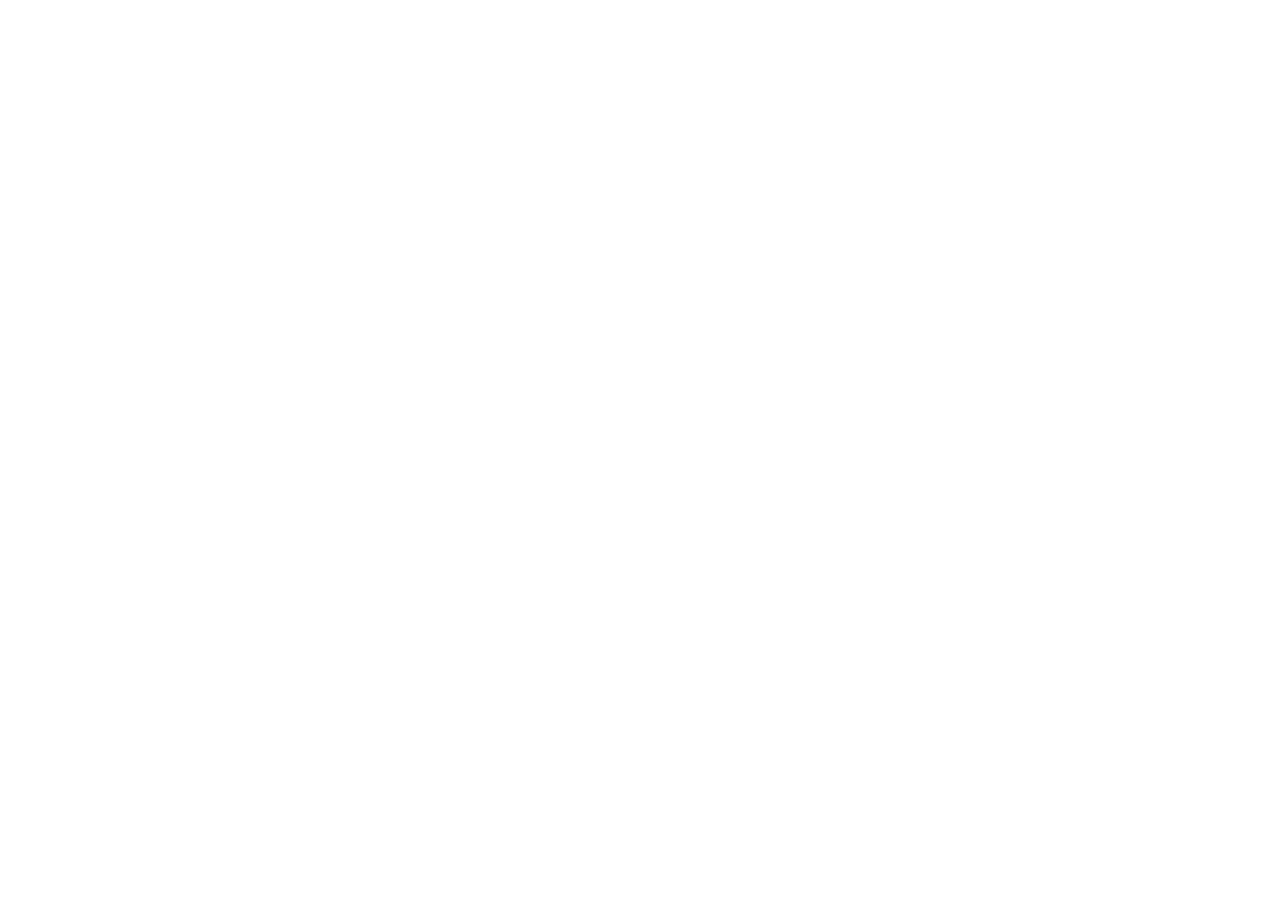
==== 02_Trillo/index.html @ 9933b56f "Day - 13" ====
<!DOCTYPE html>
<html lang="en">
    <head>
        <meta charset="UTF-8">
        <meta name="viewport" content="width=device-width, initial-scale=1.0">
        
        <link href="https://fonts.googleapis.com/css?family=Open+Sans:300,400,600" rel="stylesheet">
        <link rel="stylesheet" href="css/style.css">
        <link rel="shortcut icon" type="image/png" href="img/favicon.png">
        
        <title>trillo &mdash; Your all-in-one booking app</title>
    </head>
    <body>
        
    </body>
</html>
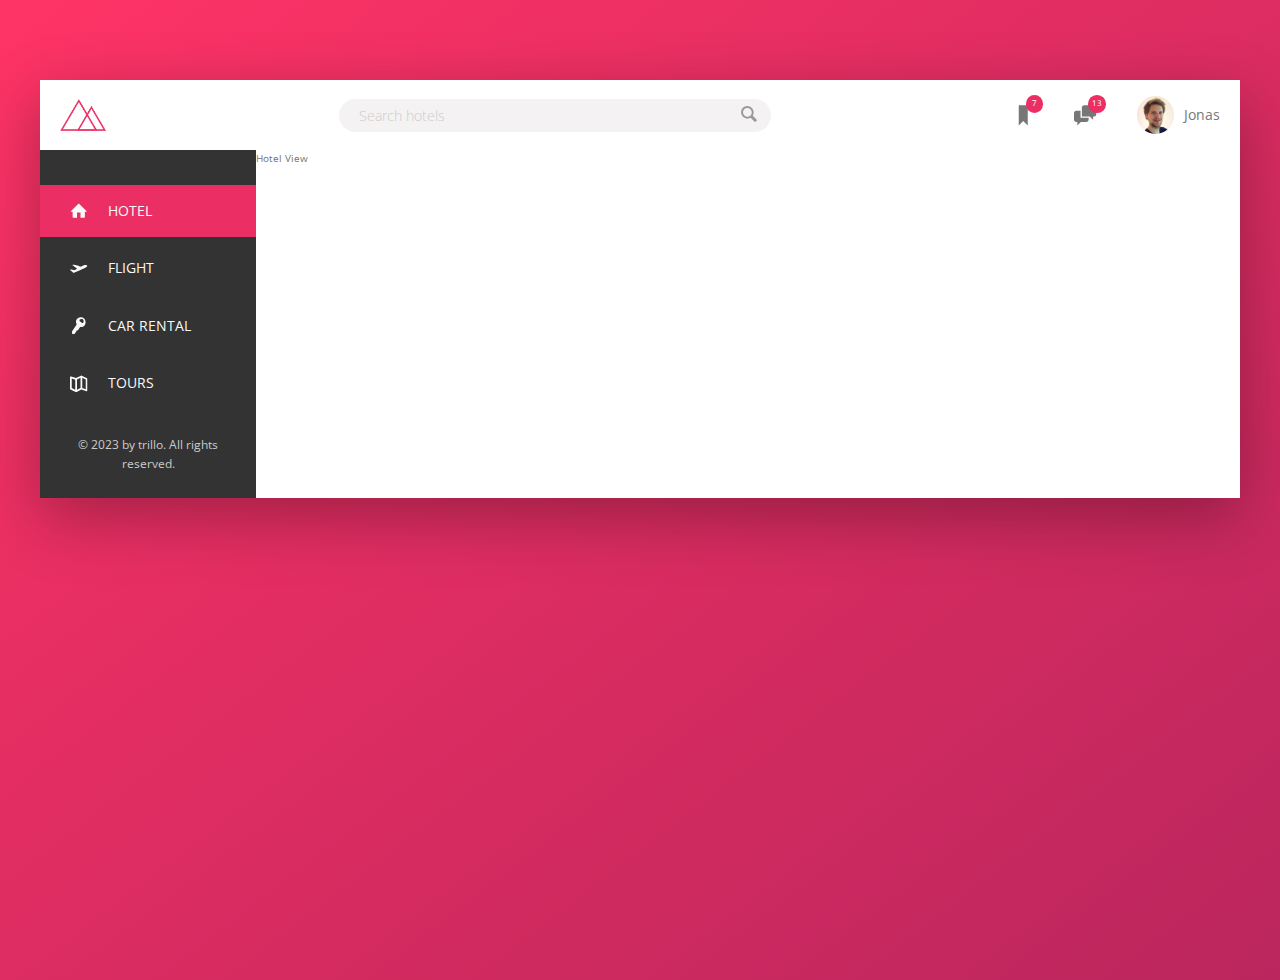
==== commit ddf34324: "Day - 14" ====
--- a/02_Trillo/index.html
+++ b/02_Trillo/index.html
@@ -1,16 +1,116 @@
 <!DOCTYPE html>
 <html lang="en">
     <head>
-        <meta charset="UTF-8">
-        <meta name="viewport" content="width=device-width, initial-scale=1.0">
-        
-        <link href="https://fonts.googleapis.com/css?family=Open+Sans:300,400,600" rel="stylesheet">
-        <link rel="stylesheet" href="css/style.css">
-        <link rel="shortcut icon" type="image/png" href="img/favicon.png">
-        
+        <meta charset="UTF-8" />
+        <meta name="viewport" content="width=device-width, initial-scale=1.0" />
+
+        <link
+            href="https://fonts.googleapis.com/css?family=Open+Sans:300,400,600"
+            rel="stylesheet"
+        />
+        <link rel="stylesheet" href="css/main.css" />
+        <link rel="shortcut icon" type="image/png" href="img/favicon.png" />
+
         <title>trillo &mdash; Your all-in-one booking app</title>
     </head>
     <body>
-        
+        <div class="container">
+            <header class="header">
+                <img src="img/logo.png" alt="trillo logo" class="logo" />
+
+                <form action="#" class="search">
+                    <input
+                        type="text"
+                        class="search__input"
+                        placeholder="Search hotels"
+                    />
+                    <button class="search__button">
+                        <svg class="search__icon">
+                            <use
+                                xlink:href="img/sprite.svg#icon-magnifying-glass"
+                            ></use>
+                        </svg>
+                    </button>
+                </form>
+
+                <nav class="user-nav">
+                    <div class="user-nav__icon-box">
+                        <svg class="user-nav__icon">
+                            <use
+                                xlink:href="img/sprite.svg#icon-bookmark"
+                            ></use>
+                        </svg>
+                        <span class="user-nav__notification">7</span>
+                    </div>
+
+                    <div class="user-nav__icon-box">
+                        <svg class="user-nav__icon">
+                            <use xlink:href="img/sprite.svg#icon-chat"></use>
+                        </svg>
+                        <span class="user-nav__notification">13</span>
+                    </div>
+
+                    <div class="user-nav__user">
+                        <img
+                            src="img/user.jpg"
+                            alt="User Photo"
+                            class="user-nav__user-photo"
+                        />
+                        <span class="user-nav__user-name">Jonas</span>
+                    </div>
+                </nav>
+            </header>
+            <div class="content">
+                <nav class="sidebar">
+                    <ul class="side-nav">
+                        <li class="side-nav__item side-nav__item--active">
+                            <a href="#" class="side-nav__link">
+                                <svg class="side-nav__icon">
+                                    <use
+                                        xlink:href="img/sprite.svg#icon-home"
+                                    ></use>
+                                </svg>
+                                <span>Hotel</span>
+                            </a>
+                        </li>
+                        <li class="side-nav__item">
+                            <a href="#" class="side-nav__link">
+                                <svg class="side-nav__icon">
+                                    <use
+                                        xlink:href="img/sprite.svg#icon-aircraft-take-off"
+                                    ></use>
+                                </svg>
+                                <span>Flight</span>
+                            </a>
+                        </li>
+                        <li class="side-nav__item">
+                            <a href="#" class="side-nav__link">
+                                <svg class="side-nav__icon">
+                                    <use
+                                        xlink:href="img/sprite.svg#icon-key"
+                                    ></use>
+                                </svg>
+                                <span>Car rental</span>
+                            </a>
+                        </li>
+                        <li class="side-nav__item">
+                            <a href="#" class="side-nav__link">
+                                <svg class="side-nav__icon">
+                                    <use
+                                        xlink:href="img/sprite.svg#icon-map"
+                                    ></use>
+                                </svg>
+                                <span>Tours</span>
+                            </a>
+                        </li>
+                    </ul>
+
+                    <div class="legal">
+                        &copy; 2023 by trillo. All rights reserved.
+                    </div>
+                </nav>
+                <main class="hotel-view">Hotel View</main>
+            </div>
+        </div>
     </body>
-</html>+</html>
--- a/02_Trillo/css/main.css
+++ b/02_Trillo/css/main.css
@@ -0,0 +1,224 @@
+:root {
+  --color-primary: #eb2f64;
+  --color-primary-light: #ff3366;
+  --color-primary-dark: #ba265d;
+  --color-grey-light-1: #faf9f9;
+  --color-grey-light-2: #f4f2f2;
+  --color-grey-light-3: #f0eeee;
+  --color-grey-light-4: #ccc;
+  --color-grey-dark-1: #333;
+  --color-grey-dark-2: #777;
+  --color-grey-dark-3: #999;
+  --shadow-dark: 0 2rem 6rem rgba(0, 0, 0, 0.3);
+}
+
+* {
+  margin: 0;
+  padding: 0;
+}
+
+*,
+*::before,
+*::after {
+  box-sizing: inherit;
+}
+
+html {
+  box-sizing: border-box;
+  font-size: 62.5%;
+}
+
+body {
+  font-family: "Open Sans", sans-serif;
+  font-weight: 400;
+  line-height: 1.6;
+  color: var(--color-grey-dark-2);
+  background-image: linear-gradient(to right bottom, var(--color-primary-light), var(--color-primary-dark));
+  background-size: cover;
+  background-repeat: no-repeat;
+  min-height: 100vh;
+}
+
+.legal {
+  font-size: 1.2rem;
+  color: var(--color-grey-light-4);
+  text-align: center;
+  padding: 2.5rem;
+}
+
+.logo {
+  height: 3.25rem;
+  margin-left: 2rem;
+}
+
+.search {
+  flex: 0 0 40%;
+  display: flex;
+  align-items: center;
+  justify-content: center;
+}
+.search__input {
+  font-family: inherit;
+  font-size: inherit;
+  color: inherit;
+  background-color: var(--color-grey-light-2);
+  border: none;
+  padding: 0.7rem 2rem;
+  border-radius: 100px;
+  width: 90%;
+  transition: all 0.2s;
+  margin-right: -3.25rem;
+}
+.search__input:focus {
+  outline: none;
+  width: 100%;
+  background-color: var(--color-grey-light-3);
+}
+.search__input::-webkit-input-placeholder {
+  font-weight: 100;
+  color: var(--color-grey-light-4);
+}
+.search__input:focus + .search__button {
+  background-color: var(--color-grey-light-3);
+}
+.search__button {
+  border: none;
+  background-color: var(--color-grey-light-2);
+}
+.search__button:focus {
+  outline: none;
+}
+.search__button:active {
+  transform: translateY(2px);
+}
+.search__icon {
+  height: 2rem;
+  width: 2rem;
+  fill: var(--color-grey-dark-3);
+}
+
+.user-nav {
+  align-self: stretch;
+  display: flex;
+  align-items: center;
+}
+.user-nav > * {
+  padding: 0 2rem;
+  cursor: pointer;
+  height: 100%;
+  display: flex;
+  align-items: center;
+}
+.user-nav > *:hover {
+  background-color: var(--color-grey-light-2);
+}
+.user-nav__icon-box {
+  position: relative;
+}
+.user-nav__icon {
+  height: 2.25rem;
+  width: 2.25rem;
+  fill: var(--color-grey-dark-2);
+}
+.user-nav__notification {
+  font-size: 0.8rem;
+  height: 1.75rem;
+  width: 1.75rem;
+  border-radius: 50%;
+  background-color: var(--color-primary);
+  color: #fff;
+  position: absolute;
+  top: 1.5rem;
+  right: 1.1rem;
+  display: flex;
+  align-items: center;
+  justify-content: center;
+}
+.user-nav__user-photo {
+  height: 3.75rem;
+  border-radius: 50%;
+  margin-right: 1rem;
+}
+
+.side-nav {
+  font-size: 1.4rem;
+  list-style: none;
+  margin-top: 3.5rem;
+}
+.side-nav__item {
+  position: relative;
+}
+.side-nav__item:not(:last-child) {
+  margin-bottom: 0.5rem;
+}
+.side-nav__item::before {
+  content: "";
+  position: absolute;
+  top: 0;
+  left: 0;
+  height: 100%;
+  width: 3px;
+  background-color: var(--color-primary);
+  transform: scaleY(0);
+  transition: transform 0.2s, width cubic-bezier(1, 0, 0, 1) 0.2s, background-color 0.1s;
+}
+.side-nav__item:hover::before, .side-nav__item--active::before {
+  transform: scaleY(1);
+  width: 100%;
+}
+.side-nav__item:active::before {
+  background-color: var(--color-primary-light);
+}
+.side-nav__link:link, .side-nav__link:visited {
+  color: var(--color-grey-light-1);
+  text-decoration: none;
+  text-transform: uppercase;
+  display: block;
+  padding: 1.5rem 3rem;
+  display: flex;
+  align-items: center;
+  position: relative;
+  z-index: 10;
+}
+.side-nav__icon {
+  width: 1.75rem;
+  height: 1.75rem;
+  margin-right: 2rem;
+  fill: currentColor;
+}
+
+.container {
+  max-width: 120rem;
+  margin: 8rem auto;
+  background-color: var(--color-grey-light-1);
+  box-shadow: var(--shadow-dark);
+}
+
+.content {
+  display: flex;
+}
+
+.header {
+  font-size: 1.4rem;
+  height: 7rem;
+  background-color: #fff;
+  border-bottom: var(--color-grey-light-2);
+  display: flex;
+  justify-content: space-between;
+  align-items: center;
+}
+
+.hotel-view {
+  background-color: #fff;
+  flex: 1;
+}
+
+.sidebar {
+  background-color: var(--color-grey-dark-1);
+  flex: 0 0 18%;
+  display: flex;
+  flex-direction: column;
+  justify-content: space-between;
+}
+
+/*# sourceMappingURL=main.css.map */
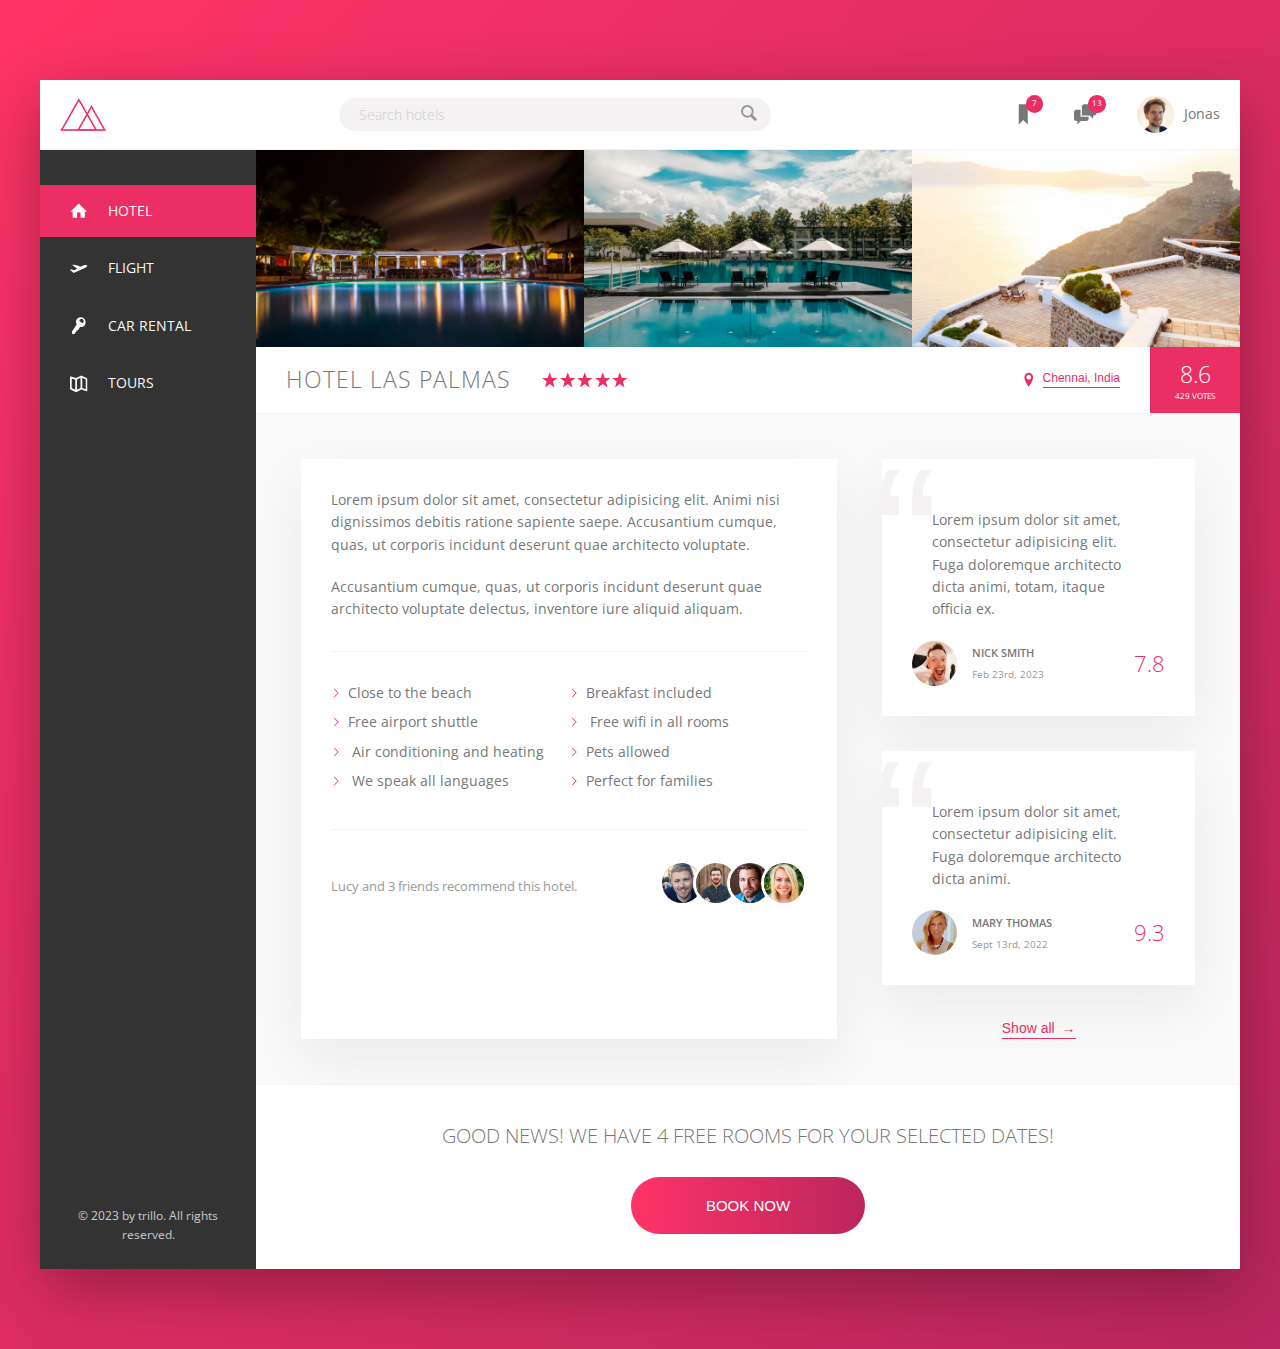
==== commit 717738e8: "Day - 15" ====
--- a/02_Trillo/index.html
+++ b/02_Trillo/index.html
@@ -109,7 +109,203 @@
                         &copy; 2023 by trillo. All rights reserved.
                     </div>
                 </nav>
-                <main class="hotel-view">Hotel View</main>
+                <main class="hotel-view">
+                    <div class="gallery">
+                        <figure class="gallery__item">
+                            <img
+                                src="img/hotel-1.jpg"
+                                alt="Photo of hotel-1"
+                                class="gallery__photo"
+                            />
+                        </figure>
+                        <figure class="gallery__item">
+                            <img
+                                src="img/hotel-2.jpg"
+                                alt="Photo of hotel-2"
+                                class="gallery__photo"
+                            />
+                        </figure>
+                        <figure class="gallery__item">
+                            <img
+                                src="img/hotel-3.jpg"
+                                alt="Photo of hotel-3"
+                                class="gallery__photo"
+                            />
+                        </figure>
+                    </div>
+
+                    <div class="overview">
+                        <h1 class="overview__heading">Hotel Las Palmas</h1>
+                        <div class="overview__stars">
+                            <svg class="overview__icon-star">
+                                <use
+                                    xlink:href="img/sprite.svg#icon-star"
+                                ></use>
+                            </svg>
+                            <svg class="overview__icon-star">
+                                <use
+                                    xlink:href="img/sprite.svg#icon-star"
+                                ></use>
+                            </svg>
+                            <svg class="overview__icon-star">
+                                <use
+                                    xlink:href="img/sprite.svg#icon-star"
+                                ></use>
+                            </svg>
+                            <svg class="overview__icon-star">
+                                <use
+                                    xlink:href="img/sprite.svg#icon-star"
+                                ></use>
+                            </svg>
+                            <svg class="overview__icon-star">
+                                <use
+                                    xlink:href="img/sprite.svg#icon-star"
+                                ></use>
+                            </svg>
+                        </div>
+
+                        <div class="overview__location">
+                            <svg class="overview__icon-location">
+                                <use
+                                    xlink:href="img/sprite.svg#icon-location-pin"
+                                ></use>
+                            </svg>
+                            <button class="btn-inline">Chennai, India</button>
+                        </div>
+
+                        <div class="overview__rating">
+                            <div class="overview__rating-average">8.6</div>
+                            <div class="overview__rating-count">429 votes</div>
+                        </div>
+                    </div>
+
+                    <div class="detail">
+                        <div class="description">
+                            <p class="paragraph">
+                                Lorem ipsum dolor sit amet, consectetur
+                                adipisicing elit. Animi nisi dignissimos debitis
+                                ratione sapiente saepe. Accusantium cumque,
+                                quas, ut corporis incidunt deserunt quae
+                                architecto voluptate.
+                            </p>
+                            <p class="paragraph">
+                                Accusantium cumque, quas, ut corporis incidunt
+                                deserunt quae architecto voluptate delectus,
+                                inventore iure aliquid aliquam.
+                            </p>
+                            <ul class="list">
+                                <li class="list__item">Close to the beach</li>
+                                <li class="list__item">Breakfast included</li>
+                                <li class="list__item">Free airport shuttle</li>
+                                <li class="list__item">
+                                    Free wifi in all rooms
+                                </li>
+                                <li class="list__item">
+                                    Air conditioning and heating
+                                </li>
+                                <li class="list__item">Pets allowed</li>
+                                <li class="list__item">
+                                    We speak all languages
+                                </li>
+                                <li class="list__item">Perfect for families</li>
+                            </ul>
+
+                            <div class="recommend">
+                                <p class="recommend__count">
+                                    Lucy and 3 friends recommend this hotel.
+                                </p>
+                                <div class="recommend__friends">
+                                    <img
+                                        src="img/user-3.jpg"
+                                        alt="Friend 1"
+                                        class="recommend__photo"
+                                    />
+                                    <img
+                                        src="img/user-4.jpg"
+                                        alt="Friend 2"
+                                        class="recommend__photo"
+                                    />
+                                    <img
+                                        src="img/user-5.jpg"
+                                        alt="Friend 3"
+                                        class="recommend__photo"
+                                    />
+                                    <img
+                                        src="img/user-6.jpg"
+                                        alt="Friend 4"
+                                        class="recommend__photo"
+                                    />
+                                </div>
+                            </div>
+                        </div>
+
+                        <div class="user-reviews">
+                            <figure class="review">
+                                <blockquote class="review__text">
+                                    Lorem ipsum dolor sit amet, consectetur
+                                    adipisicing elit. Fuga doloremque architecto
+                                    dicta animi, totam, itaque officia ex.
+                                </blockquote>
+                                <figcaption class="review__user">
+                                    <img
+                                        src="img/user-1.jpg"
+                                        alt="Nick Smith"
+                                        class="review__photo"
+                                    />
+                                    <div class="review__user-box">
+                                        <p class="review__user-name">
+                                            Nick Smith
+                                        </p>
+                                        <p class="review__user-date">
+                                            Feb 23rd, 2023
+                                        </p>
+                                    </div>
+                                    <div class="review__rating">7.8</div>
+                                </figcaption>
+                            </figure>
+
+                            <figure class="review">
+                                <blockquote class="review__text">
+                                    Lorem ipsum dolor sit amet, consectetur
+                                    adipisicing elit. Fuga doloremque architecto
+                                    dicta animi.
+                                </blockquote>
+                                <figcaption class="review__user">
+                                    <img
+                                        src="img/user-2.jpg"
+                                        alt="Mary Thomas"
+                                        class="review__photo"
+                                    />
+                                    <div class="review__user-box">
+                                        <p class="review__user-name">
+                                            Mary Thomas
+                                        </p>
+                                        <p class="review__user-date">
+                                            Sept 13rd, 2022
+                                        </p>
+                                    </div>
+                                    <div class="review__rating">9.3</div>
+                                </figcaption>
+                            </figure>
+
+                            <button class="btn-inline">
+                                Show all <span>&rarr;</span>
+                            </button>
+                        </div>
+                    </div>
+                    <div class="cta">
+                        <h2 class="cta__book-now">
+                            Good news! We have 4 free rooms for your selected
+                            dates!
+                        </h2>
+                        <button class="btn">
+                            <span class="btn__visible">Book now</span>
+                            <span class="btn__invisible"
+                                >Only 4 rooms left</span
+                            >
+                        </button>
+                    </div>
+                </main>
             </div>
         </div>
     </body>
--- a/02_Trillo/css/main.css
+++ b/02_Trillo/css/main.css
@@ -1,3 +1,18 @@
+@charset "UTF-8";
+@keyframes pulsate {
+  0% {
+    transform: scale(1);
+    box-shadow: none;
+  }
+  50% {
+    transform: scale(1.05);
+    box-shadow: 0 1rem 4rem rgba(0, 0, 0, 0.25);
+  }
+  100% {
+    transform: scale(1);
+    box-shadow: none;
+  }
+}
 :root {
   --color-primary: #eb2f64;
   --color-primary-light: #ff3366;
@@ -10,6 +25,8 @@
   --color-grey-dark-2: #777;
   --color-grey-dark-3: #999;
   --shadow-dark: 0 2rem 6rem rgba(0, 0, 0, 0.3);
+  --shadow-light: 0 2rem 5rem rgba(0, 0, 0, 0.06);
+  --line: 1px solid var(--color-grey-light-2);
 }
 
 * {
@@ -39,6 +56,100 @@
   min-height: 100vh;
 }
 
+.btn-inline {
+  border: none;
+  color: var(--color-primary);
+  font-size: inherit;
+  border-bottom: 1px solid currentColor;
+  padding-bottom: 2px;
+  display: inline-block;
+  background-color: transparent;
+  cursor: pointer;
+  transition: all 0.2s;
+}
+.btn-inline span {
+  margin-left: 3px;
+  transition: margin-left 0.2s;
+}
+.btn-inline:hover {
+  color: var(--color-grey-dark-1);
+}
+.btn-inline:hover span {
+  margin-left: 8px;
+}
+.btn-inline:focus {
+  outline: none;
+  animation: pulsate 1s infinite;
+}
+
+.btn {
+  font-size: 1.5rem;
+  font-weight: 300;
+  text-transform: uppercase;
+  border-radius: 100px;
+  border: none;
+  background-image: linear-gradient(to right, var(--color-primary-light), var(--color-primary-dark));
+  color: #fff;
+  position: relative;
+  overflow: hidden;
+  cursor: pointer;
+}
+.btn > * {
+  display: inline-block;
+  height: 100%;
+  width: 100%;
+  transition: all 0.2s;
+}
+.btn__visible {
+  padding: 2rem 7.5rem;
+}
+.btn__invisible {
+  position: absolute;
+  padding: 2rem 0;
+  left: 0;
+  top: -100%;
+}
+.btn:hover {
+  background-image: linear-gradient(to left, var(--color-primary-light), var(--color-primary-dark));
+}
+.btn:hover .btn__visible {
+  transform: translateY(100%);
+}
+.btn:hover .btn__invisible {
+  top: 0;
+}
+.btn:focus {
+  outline: none;
+  animation: pulsate 1s infinite;
+}
+
+.cta {
+  padding: 3.5rem 0;
+  text-align: center;
+}
+.cta__book-now {
+  font-size: 2rem;
+  font-weight: 300;
+  text-transform: uppercase;
+  margin-bottom: 2.5rem;
+}
+
+.description {
+  background-color: #fff;
+  box-shadow: var(--shadow-light);
+  padding: 3rem;
+  flex: 0 0 60%;
+  margin-right: 4.5rem;
+}
+
+.gallery {
+  display: flex;
+}
+.gallery__photo {
+  width: 100%;
+  display: block;
+}
+
 .legal {
   font-size: 1.2rem;
   color: var(--color-grey-light-4);
@@ -46,9 +157,162 @@
   padding: 2.5rem;
 }
 
+.list {
+  list-style: none;
+  margin: 3rem 0;
+  padding: 3rem 0;
+  border-top: var(--line);
+  border-bottom: var(--line);
+  display: flex;
+  flex-wrap: wrap;
+}
+.list__item {
+  flex: 0 0 50%;
+  margin-bottom: 0.7rem;
+}
+.list__item::before {
+  content: "";
+  display: inline-block;
+  height: 1rem;
+  width: 1rem;
+  margin-right: 0.7rem;
+  background-color: var(--color-primary);
+  -webkit-mask-image: url(../img/chevron-thin-right.svg);
+  -webkit-mask-size: cover;
+  mask-image: url(../img/chevron-thin-right.svg);
+  mask-size: cover;
+}
+
 .logo {
   height: 3.25rem;
   margin-left: 2rem;
+}
+
+.overview {
+  display: flex;
+  align-items: center;
+  border-bottom: var(--line);
+}
+.overview__heading {
+  font-size: 2.25rem;
+  font-weight: 300;
+  text-transform: uppercase;
+  letter-spacing: 1px;
+  padding: 1.5rem 3rem;
+}
+.overview__stars {
+  margin-right: auto;
+  display: flex;
+}
+.overview__icon-star, .overview__icon-location {
+  width: 1.75rem;
+  height: 1.75rem;
+  fill: var(--color-primary);
+}
+.overview__location {
+  font-size: 1.2rem;
+  display: flex;
+  align-items: center;
+}
+.overview__icon-location {
+  margin-right: 0.5rem;
+}
+.overview__rating {
+  background-color: var(--color-primary);
+  color: #fff;
+  margin-left: 3rem;
+  padding: 0 2.5rem;
+  align-self: stretch;
+  display: flex;
+  flex-direction: column;
+  align-items: center;
+  justify-content: center;
+}
+.overview__rating-average {
+  font-size: 2.25rem;
+  font-weight: 300;
+  margin-bottom: -3px;
+}
+.overview__rating-count {
+  font-size: 0.8rem;
+  text-transform: uppercase;
+}
+
+.paragraph:not(:last-of-type) {
+  margin-bottom: 2rem;
+}
+
+.recommend {
+  font-size: 1.3rem;
+  color: var(--color-grey-dark-3);
+  display: flex;
+  align-items: center;
+}
+.recommend__count {
+  margin-right: auto;
+}
+.recommend__photo {
+  box-sizing: content-box;
+  height: 4rem;
+  width: 4rem;
+  border-radius: 50%;
+  border: 3px solid #fff;
+}
+.recommend__photo:not(:last-child) {
+  margin-right: -1.5rem;
+}
+
+.review {
+  background-color: #fff;
+  box-shadow: var(--shadow-light);
+  padding: 3rem;
+  margin-bottom: 3.5rem;
+  position: relative;
+  overflow: hidden;
+}
+.review__text {
+  margin: 2rem;
+  z-index: 10;
+  position: relative;
+}
+.review__user {
+  display: flex;
+  align-items: center;
+}
+.review__photo {
+  height: 4.5rem;
+  width: 4.5rem;
+  border-radius: 50%;
+  margin-right: 1.5rem;
+}
+.review__user-box {
+  margin-right: auto;
+}
+.review__user-name {
+  font-size: 1.1rem;
+  font-weight: 600;
+  text-transform: uppercase;
+  margin-bottom: 0.4rem;
+}
+.review__user-date {
+  font-size: 1rem;
+  color: var(--color-grey-dark-3);
+}
+.review__rating {
+  color: var(--color-primary);
+  font-size: 2.2rem;
+  font-weight: 300;
+}
+.review::before {
+  content: "“";
+  position: absolute;
+  top: -2rem;
+  left: -1rem;
+  line-height: 1;
+  font-size: 20rem;
+  color: var(--color-grey-light-2);
+  font-family: sans-serif;
+  z-index: 1;
 }
 
 .search {
@@ -97,6 +361,53 @@
   fill: var(--color-grey-dark-3);
 }
 
+.side-nav {
+  font-size: 1.4rem;
+  list-style: none;
+  margin-top: 3.5rem;
+}
+.side-nav__item {
+  position: relative;
+}
+.side-nav__item:not(:last-child) {
+  margin-bottom: 0.5rem;
+}
+.side-nav__item::before {
+  content: "";
+  position: absolute;
+  top: 0;
+  left: 0;
+  height: 100%;
+  width: 3px;
+  background-color: var(--color-primary);
+  transform: scaleY(0);
+  transition: transform 0.2s, width cubic-bezier(1, 0, 0, 1) 0.2s, background-color 0.1s;
+}
+.side-nav__item:hover::before, .side-nav__item--active::before {
+  transform: scaleY(1);
+  width: 100%;
+}
+.side-nav__item:active::before {
+  background-color: var(--color-primary-light);
+}
+.side-nav__link:link, .side-nav__link:visited {
+  color: var(--color-grey-light-1);
+  text-decoration: none;
+  text-transform: uppercase;
+  display: block;
+  padding: 1.5rem 3rem;
+  display: flex;
+  align-items: center;
+  position: relative;
+  z-index: 10;
+}
+.side-nav__icon {
+  width: 1.75rem;
+  height: 1.75rem;
+  margin-right: 2rem;
+  fill: currentColor;
+}
+
 .user-nav {
   align-self: stretch;
   display: flex;
@@ -140,51 +451,11 @@
   margin-right: 1rem;
 }
 
-.side-nav {
-  font-size: 1.4rem;
-  list-style: none;
-  margin-top: 3.5rem;
-}
-.side-nav__item {
-  position: relative;
-}
-.side-nav__item:not(:last-child) {
-  margin-bottom: 0.5rem;
-}
-.side-nav__item::before {
-  content: "";
-  position: absolute;
-  top: 0;
-  left: 0;
-  height: 100%;
-  width: 3px;
-  background-color: var(--color-primary);
-  transform: scaleY(0);
-  transition: transform 0.2s, width cubic-bezier(1, 0, 0, 1) 0.2s, background-color 0.1s;
-}
-.side-nav__item:hover::before, .side-nav__item--active::before {
-  transform: scaleY(1);
-  width: 100%;
-}
-.side-nav__item:active::before {
-  background-color: var(--color-primary-light);
-}
-.side-nav__link:link, .side-nav__link:visited {
-  color: var(--color-grey-light-1);
-  text-decoration: none;
-  text-transform: uppercase;
-  display: block;
-  padding: 1.5rem 3rem;
-  display: flex;
-  align-items: center;
-  position: relative;
-  z-index: 10;
-}
-.side-nav__icon {
-  width: 1.75rem;
-  height: 1.75rem;
-  margin-right: 2rem;
-  fill: currentColor;
+.user-reviews {
+  flex: 1;
+  display: flex;
+  flex-direction: column;
+  align-items: center;
 }
 
 .container {
@@ -198,11 +469,19 @@
   display: flex;
 }
 
+.detail {
+  font-size: 1.4rem;
+  display: flex;
+  padding: 4.5rem;
+  background-color: var(--color-grey-light-1);
+  border-bottom: var(--line);
+}
+
 .header {
   font-size: 1.4rem;
   height: 7rem;
   background-color: #fff;
-  border-bottom: var(--color-grey-light-2);
+  border-bottom: var(--line);
   display: flex;
   justify-content: space-between;
   align-items: center;
